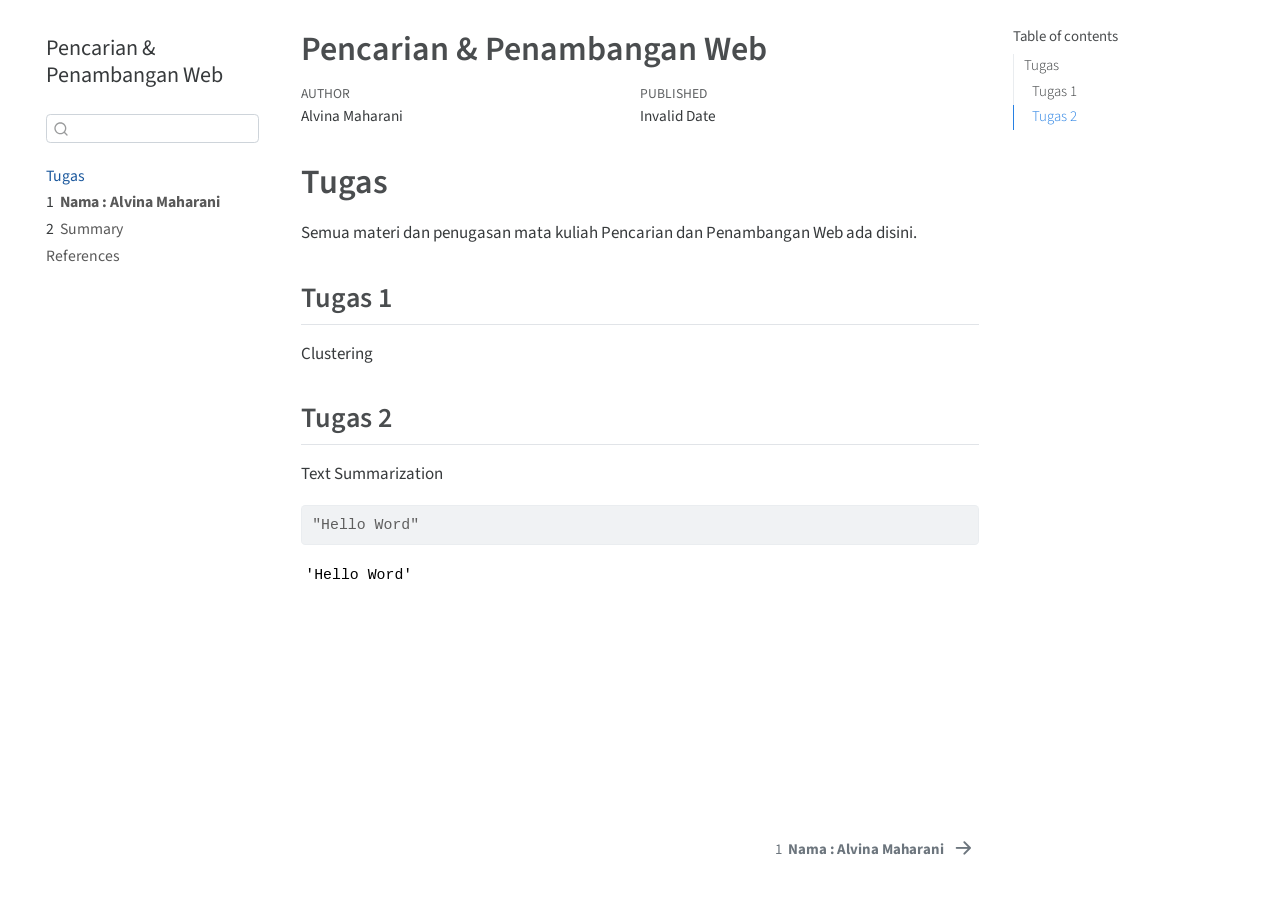
==== index.html @ 5dd7d8a4 "Add files via upload" ====
<!DOCTYPE html>
<html xmlns="http://www.w3.org/1999/xhtml" lang="en" xml:lang="en"><head>

<meta charset="utf-8">
<meta name="generator" content="quarto-1.3.450">

<meta name="viewport" content="width=device-width, initial-scale=1.0, user-scalable=yes">

<meta name="author" content="Alvina Maharani">

<title>Pencarian &amp; Penambangan Web</title>
<style>
code{white-space: pre-wrap;}
span.smallcaps{font-variant: small-caps;}
div.columns{display: flex; gap: min(4vw, 1.5em);}
div.column{flex: auto; overflow-x: auto;}
div.hanging-indent{margin-left: 1.5em; text-indent: -1.5em;}
ul.task-list{list-style: none;}
ul.task-list li input[type="checkbox"] {
  width: 0.8em;
  margin: 0 0.8em 0.2em -1em; /* quarto-specific, see https://github.com/quarto-dev/quarto-cli/issues/4556 */ 
  vertical-align: middle;
}
/* CSS for syntax highlighting */
pre > code.sourceCode { white-space: pre; position: relative; }
pre > code.sourceCode > span { display: inline-block; line-height: 1.25; }
pre > code.sourceCode > span:empty { height: 1.2em; }
.sourceCode { overflow: visible; }
code.sourceCode > span { color: inherit; text-decoration: inherit; }
div.sourceCode { margin: 1em 0; }
pre.sourceCode { margin: 0; }
@media screen {
div.sourceCode { overflow: auto; }
}
@media print {
pre > code.sourceCode { white-space: pre-wrap; }
pre > code.sourceCode > span { text-indent: -5em; padding-left: 5em; }
}
pre.numberSource code
  { counter-reset: source-line 0; }
pre.numberSource code > span
  { position: relative; left: -4em; counter-increment: source-line; }
pre.numberSource code > span > a:first-child::before
  { content: counter(source-line);
    position: relative; left: -1em; text-align: right; vertical-align: baseline;
    border: none; display: inline-block;
    -webkit-touch-callout: none; -webkit-user-select: none;
    -khtml-user-select: none; -moz-user-select: none;
    -ms-user-select: none; user-select: none;
    padding: 0 4px; width: 4em;
  }
pre.numberSource { margin-left: 3em;  padding-left: 4px; }
div.sourceCode
  {   }
@media screen {
pre > code.sourceCode > span > a:first-child::before { text-decoration: underline; }
}
</style>


<script src="site_libs/quarto-nav/quarto-nav.js"></script>
<script src="site_libs/quarto-nav/headroom.min.js"></script>
<script src="site_libs/clipboard/clipboard.min.js"></script>
<script src="site_libs/quarto-search/autocomplete.umd.js"></script>
<script src="site_libs/quarto-search/fuse.min.js"></script>
<script src="site_libs/quarto-search/quarto-search.js"></script>
<meta name="quarto:offset" content="./">
<link href="./PPW_UAS.html" rel="next">
<script src="site_libs/quarto-html/quarto.js"></script>
<script src="site_libs/quarto-html/popper.min.js"></script>
<script src="site_libs/quarto-html/tippy.umd.min.js"></script>
<script src="site_libs/quarto-html/anchor.min.js"></script>
<link href="site_libs/quarto-html/tippy.css" rel="stylesheet">
<link href="site_libs/quarto-html/quarto-syntax-highlighting.css" rel="stylesheet" id="quarto-text-highlighting-styles">
<script src="site_libs/bootstrap/bootstrap.min.js"></script>
<link href="site_libs/bootstrap/bootstrap-icons.css" rel="stylesheet">
<link href="site_libs/bootstrap/bootstrap.min.css" rel="stylesheet" id="quarto-bootstrap" data-mode="light">
<script id="quarto-search-options" type="application/json">{
  "location": "sidebar",
  "copy-button": false,
  "collapse-after": 3,
  "panel-placement": "start",
  "type": "textbox",
  "limit": 20,
  "language": {
    "search-no-results-text": "No results",
    "search-matching-documents-text": "matching documents",
    "search-copy-link-title": "Copy link to search",
    "search-hide-matches-text": "Hide additional matches",
    "search-more-match-text": "more match in this document",
    "search-more-matches-text": "more matches in this document",
    "search-clear-button-title": "Clear",
    "search-detached-cancel-button-title": "Cancel",
    "search-submit-button-title": "Submit",
    "search-label": "Search"
  }
}</script>


</head>

<body class="nav-sidebar floating">

<div id="quarto-search-results"></div>
  <header id="quarto-header" class="headroom fixed-top">
  <nav class="quarto-secondary-nav">
    <div class="container-fluid d-flex">
      <button type="button" class="quarto-btn-toggle btn" data-bs-toggle="collapse" data-bs-target="#quarto-sidebar,#quarto-sidebar-glass" aria-controls="quarto-sidebar" aria-expanded="false" aria-label="Toggle sidebar navigation" onclick="if (window.quartoToggleHeadroom) { window.quartoToggleHeadroom(); }">
        <i class="bi bi-layout-text-sidebar-reverse"></i>
      </button>
      <nav class="quarto-page-breadcrumbs" aria-label="breadcrumb"><ol class="breadcrumb"><li class="breadcrumb-item"><a href="./index.html">Tugas</a></li></ol></nav>
      <a class="flex-grow-1" role="button" data-bs-toggle="collapse" data-bs-target="#quarto-sidebar,#quarto-sidebar-glass" aria-controls="quarto-sidebar" aria-expanded="false" aria-label="Toggle sidebar navigation" onclick="if (window.quartoToggleHeadroom) { window.quartoToggleHeadroom(); }">      
      </a>
      <button type="button" class="btn quarto-search-button" aria-label="" onclick="window.quartoOpenSearch();">
        <i class="bi bi-search"></i>
      </button>
    </div>
  </nav>
</header>
<!-- content -->
<div id="quarto-content" class="quarto-container page-columns page-rows-contents page-layout-article">
<!-- sidebar -->
  <nav id="quarto-sidebar" class="sidebar collapse collapse-horizontal sidebar-navigation floating overflow-auto">
    <div class="pt-lg-2 mt-2 text-left sidebar-header">
    <div class="sidebar-title mb-0 py-0">
      <a href="./">Pencarian &amp; Penambangan Web</a> 
    </div>
      </div>
        <div class="mt-2 flex-shrink-0 align-items-center">
        <div class="sidebar-search">
        <div id="quarto-search" class="" title="Search"></div>
        </div>
        </div>
    <div class="sidebar-menu-container"> 
    <ul class="list-unstyled mt-1">
        <li class="sidebar-item">
  <div class="sidebar-item-container"> 
  <a href="./index.html" class="sidebar-item-text sidebar-link active">
 <span class="menu-text">Tugas</span></a>
  </div>
</li>
        <li class="sidebar-item">
  <div class="sidebar-item-container"> 
  <a href="./PPW_UAS.html" class="sidebar-item-text sidebar-link">
 <span class="menu-text"><span class="chapter-number">1</span>&nbsp; <span class="chapter-title"><strong>Nama : Alvina Maharani</strong></span></span></a>
  </div>
</li>
        <li class="sidebar-item">
  <div class="sidebar-item-container"> 
  <a href="./summary.html" class="sidebar-item-text sidebar-link">
 <span class="menu-text"><span class="chapter-number">2</span>&nbsp; <span class="chapter-title">Summary</span></span></a>
  </div>
</li>
        <li class="sidebar-item">
  <div class="sidebar-item-container"> 
  <a href="./references.html" class="sidebar-item-text sidebar-link">
 <span class="menu-text">References</span></a>
  </div>
</li>
    </ul>
    </div>
</nav>
<div id="quarto-sidebar-glass" data-bs-toggle="collapse" data-bs-target="#quarto-sidebar,#quarto-sidebar-glass"></div>
<!-- margin-sidebar -->
    <div id="quarto-margin-sidebar" class="sidebar margin-sidebar">
        <nav id="TOC" role="doc-toc" class="toc-active">
    <h2 id="toc-title">Table of contents</h2>
   
  <ul>
  <li><a href="#tugas" id="toc-tugas" class="nav-link active" data-scroll-target="#tugas">Tugas</a>
  <ul class="collapse">
  <li><a href="#tugas-1" id="toc-tugas-1" class="nav-link" data-scroll-target="#tugas-1">Tugas 1</a></li>
  <li><a href="#tugas-2" id="toc-tugas-2" class="nav-link" data-scroll-target="#tugas-2">Tugas 2</a></li>
  </ul></li>
  </ul>
</nav>
    </div>
<!-- main -->
<main class="content" id="quarto-document-content">

<header id="title-block-header" class="quarto-title-block default">
<div class="quarto-title">
<h1 class="title">Pencarian &amp; Penambangan Web</h1>
</div>



<div class="quarto-title-meta">

    <div>
    <div class="quarto-title-meta-heading">Author</div>
    <div class="quarto-title-meta-contents">
             <p>Alvina Maharani </p>
          </div>
  </div>
    
    <div>
    <div class="quarto-title-meta-heading">Published</div>
    <div class="quarto-title-meta-contents">
      <p class="date">Invalid Date</p>
    </div>
  </div>
  
    
  </div>
  

</header>

<section id="tugas" class="level1 unnumbered">
<h1 class="unnumbered">Tugas</h1>
<p>Semua materi dan penugasan mata kuliah Pencarian dan Penambangan Web ada disini.</p>
<section id="tugas-1" class="level2 unnumbered">
<h2 class="unnumbered anchored" data-anchor-id="tugas-1">Tugas 1</h2>
<p>Clustering</p>
</section>
<section id="tugas-2" class="level2 unnumbered">
<h2 class="unnumbered anchored" data-anchor-id="tugas-2">Tugas 2</h2>
<p>Text Summarization</p>
<div class="cell" data-execution_count="1">
<div class="sourceCode cell-code" id="cb1"><pre class="sourceCode python code-with-copy"><code class="sourceCode python"><span id="cb1-1"><a href="#cb1-1" aria-hidden="true" tabindex="-1"></a><span class="co">"Hello Word"</span></span></code><button title="Copy to Clipboard" class="code-copy-button"><i class="bi"></i></button></pre></div>
<div class="cell-output cell-output-display" data-execution_count="1">
<pre><code>'Hello Word'</code></pre>
</div>
</div>


</section>
</section>

</main> <!-- /main -->
<script id="quarto-html-after-body" type="application/javascript">
window.document.addEventListener("DOMContentLoaded", function (event) {
  const toggleBodyColorMode = (bsSheetEl) => {
    const mode = bsSheetEl.getAttribute("data-mode");
    const bodyEl = window.document.querySelector("body");
    if (mode === "dark") {
      bodyEl.classList.add("quarto-dark");
      bodyEl.classList.remove("quarto-light");
    } else {
      bodyEl.classList.add("quarto-light");
      bodyEl.classList.remove("quarto-dark");
    }
  }
  const toggleBodyColorPrimary = () => {
    const bsSheetEl = window.document.querySelector("link#quarto-bootstrap");
    if (bsSheetEl) {
      toggleBodyColorMode(bsSheetEl);
    }
  }
  toggleBodyColorPrimary();  
  const icon = "";
  const anchorJS = new window.AnchorJS();
  anchorJS.options = {
    placement: 'right',
    icon: icon
  };
  anchorJS.add('.anchored');
  const isCodeAnnotation = (el) => {
    for (const clz of el.classList) {
      if (clz.startsWith('code-annotation-')) {                     
        return true;
      }
    }
    return false;
  }
  const clipboard = new window.ClipboardJS('.code-copy-button', {
    text: function(trigger) {
      const codeEl = trigger.previousElementSibling.cloneNode(true);
      for (const childEl of codeEl.children) {
        if (isCodeAnnotation(childEl)) {
          childEl.remove();
        }
      }
      return codeEl.innerText;
    }
  });
  clipboard.on('success', function(e) {
    // button target
    const button = e.trigger;
    // don't keep focus
    button.blur();
    // flash "checked"
    button.classList.add('code-copy-button-checked');
    var currentTitle = button.getAttribute("title");
    button.setAttribute("title", "Copied!");
    let tooltip;
    if (window.bootstrap) {
      button.setAttribute("data-bs-toggle", "tooltip");
      button.setAttribute("data-bs-placement", "left");
      button.setAttribute("data-bs-title", "Copied!");
      tooltip = new bootstrap.Tooltip(button, 
        { trigger: "manual", 
          customClass: "code-copy-button-tooltip",
          offset: [0, -8]});
      tooltip.show();    
    }
    setTimeout(function() {
      if (tooltip) {
        tooltip.hide();
        button.removeAttribute("data-bs-title");
        button.removeAttribute("data-bs-toggle");
        button.removeAttribute("data-bs-placement");
      }
      button.setAttribute("title", currentTitle);
      button.classList.remove('code-copy-button-checked');
    }, 1000);
    // clear code selection
    e.clearSelection();
  });
  function tippyHover(el, contentFn) {
    const config = {
      allowHTML: true,
      content: contentFn,
      maxWidth: 500,
      delay: 100,
      arrow: false,
      appendTo: function(el) {
          return el.parentElement;
      },
      interactive: true,
      interactiveBorder: 10,
      theme: 'quarto',
      placement: 'bottom-start'
    };
    window.tippy(el, config); 
  }
  const noterefs = window.document.querySelectorAll('a[role="doc-noteref"]');
  for (var i=0; i<noterefs.length; i++) {
    const ref = noterefs[i];
    tippyHover(ref, function() {
      // use id or data attribute instead here
      let href = ref.getAttribute('data-footnote-href') || ref.getAttribute('href');
      try { href = new URL(href).hash; } catch {}
      const id = href.replace(/^#\/?/, "");
      const note = window.document.getElementById(id);
      return note.innerHTML;
    });
  }
      let selectedAnnoteEl;
      const selectorForAnnotation = ( cell, annotation) => {
        let cellAttr = 'data-code-cell="' + cell + '"';
        let lineAttr = 'data-code-annotation="' +  annotation + '"';
        const selector = 'span[' + cellAttr + '][' + lineAttr + ']';
        return selector;
      }
      const selectCodeLines = (annoteEl) => {
        const doc = window.document;
        const targetCell = annoteEl.getAttribute("data-target-cell");
        const targetAnnotation = annoteEl.getAttribute("data-target-annotation");
        const annoteSpan = window.document.querySelector(selectorForAnnotation(targetCell, targetAnnotation));
        const lines = annoteSpan.getAttribute("data-code-lines").split(",");
        const lineIds = lines.map((line) => {
          return targetCell + "-" + line;
        })
        let top = null;
        let height = null;
        let parent = null;
        if (lineIds.length > 0) {
            //compute the position of the single el (top and bottom and make a div)
            const el = window.document.getElementById(lineIds[0]);
            top = el.offsetTop;
            height = el.offsetHeight;
            parent = el.parentElement.parentElement;
          if (lineIds.length > 1) {
            const lastEl = window.document.getElementById(lineIds[lineIds.length - 1]);
            const bottom = lastEl.offsetTop + lastEl.offsetHeight;
            height = bottom - top;
          }
          if (top !== null && height !== null && parent !== null) {
            // cook up a div (if necessary) and position it 
            let div = window.document.getElementById("code-annotation-line-highlight");
            if (div === null) {
              div = window.document.createElement("div");
              div.setAttribute("id", "code-annotation-line-highlight");
              div.style.position = 'absolute';
              parent.appendChild(div);
            }
            div.style.top = top - 2 + "px";
            div.style.height = height + 4 + "px";
            let gutterDiv = window.document.getElementById("code-annotation-line-highlight-gutter");
            if (gutterDiv === null) {
              gutterDiv = window.document.createElement("div");
              gutterDiv.setAttribute("id", "code-annotation-line-highlight-gutter");
              gutterDiv.style.position = 'absolute';
              const codeCell = window.document.getElementById(targetCell);
              const gutter = codeCell.querySelector('.code-annotation-gutter');
              gutter.appendChild(gutterDiv);
            }
            gutterDiv.style.top = top - 2 + "px";
            gutterDiv.style.height = height + 4 + "px";
          }
          selectedAnnoteEl = annoteEl;
        }
      };
      const unselectCodeLines = () => {
        const elementsIds = ["code-annotation-line-highlight", "code-annotation-line-highlight-gutter"];
        elementsIds.forEach((elId) => {
          const div = window.document.getElementById(elId);
          if (div) {
            div.remove();
          }
        });
        selectedAnnoteEl = undefined;
      };
      // Attach click handler to the DT
      const annoteDls = window.document.querySelectorAll('dt[data-target-cell]');
      for (const annoteDlNode of annoteDls) {
        annoteDlNode.addEventListener('click', (event) => {
          const clickedEl = event.target;
          if (clickedEl !== selectedAnnoteEl) {
            unselectCodeLines();
            const activeEl = window.document.querySelector('dt[data-target-cell].code-annotation-active');
            if (activeEl) {
              activeEl.classList.remove('code-annotation-active');
            }
            selectCodeLines(clickedEl);
            clickedEl.classList.add('code-annotation-active');
          } else {
            // Unselect the line
            unselectCodeLines();
            clickedEl.classList.remove('code-annotation-active');
          }
        });
      }
  const findCites = (el) => {
    const parentEl = el.parentElement;
    if (parentEl) {
      const cites = parentEl.dataset.cites;
      if (cites) {
        return {
          el,
          cites: cites.split(' ')
        };
      } else {
        return findCites(el.parentElement)
      }
    } else {
      return undefined;
    }
  };
  var bibliorefs = window.document.querySelectorAll('a[role="doc-biblioref"]');
  for (var i=0; i<bibliorefs.length; i++) {
    const ref = bibliorefs[i];
    const citeInfo = findCites(ref);
    if (citeInfo) {
      tippyHover(citeInfo.el, function() {
        var popup = window.document.createElement('div');
        citeInfo.cites.forEach(function(cite) {
          var citeDiv = window.document.createElement('div');
          citeDiv.classList.add('hanging-indent');
          citeDiv.classList.add('csl-entry');
          var biblioDiv = window.document.getElementById('ref-' + cite);
          if (biblioDiv) {
            citeDiv.innerHTML = biblioDiv.innerHTML;
          }
          popup.appendChild(citeDiv);
        });
        return popup.innerHTML;
      });
    }
  }
});
</script>
<nav class="page-navigation">
  <div class="nav-page nav-page-previous">
  </div>
  <div class="nav-page nav-page-next">
      <a href="./PPW_UAS.html" class="pagination-link">
        <span class="nav-page-text"><span class="chapter-number">1</span>&nbsp; <span class="chapter-title"><strong>Nama : Alvina Maharani</strong></span></span> <i class="bi bi-arrow-right-short"></i>
      </a>
  </div>
</nav>
</div> <!-- /content -->



</body></html>
---- site_libs/quarto-html/tippy.css ----
.tippy-box[data-animation=fade][data-state=hidden]{opacity:0}[data-tippy-root]{max-width:calc(100vw - 10px)}.tippy-box{position:relative;background-color:#333;color:#fff;border-radius:4px;font-size:14px;line-height:1.4;white-space:normal;outline:0;transition-property:transform,visibility,opacity}.tippy-box[data-placement^=top]>.tippy-arrow{bottom:0}.tippy-box[data-placement^=top]>.tippy-arrow:before{bottom:-7px;left:0;border-width:8px 8px 0;border-top-color:initial;transform-origin:center top}.tippy-box[data-placement^=bottom]>.tippy-arrow{top:0}.tippy-box[data-placement^=bottom]>.tippy-arrow:before{top:-7px;left:0;border-width:0 8px 8px;border-bottom-color:initial;transform-origin:center bottom}.tippy-box[data-placement^=left]>.tippy-arrow{right:0}.tippy-box[data-placement^=left]>.tippy-arrow:before{border-width:8px 0 8px 8px;border-left-color:initial;right:-7px;transform-origin:center left}.tippy-box[data-placement^=right]>.tippy-arrow{left:0}.tippy-box[data-placement^=right]>.tippy-arrow:before{left:-7px;border-width:8px 8px 8px 0;border-right-color:initial;transform-origin:center right}.tippy-box[data-inertia][data-state=visible]{transition-timing-function:cubic-bezier(.54,1.5,.38,1.11)}.tippy-arrow{width:16px;height:16px;color:#333}.tippy-arrow:before{content:"";position:absolute;border-color:transparent;border-style:solid}.tippy-content{position:relative;padding:5px 9px;z-index:1}
---- site_libs/quarto-html/quarto-syntax-highlighting.css ----
/* quarto syntax highlight colors */
:root {
  --quarto-hl-ot-color: #003B4F;
  --quarto-hl-at-color: #657422;
  --quarto-hl-ss-color: #20794D;
  --quarto-hl-an-color: #5E5E5E;
  --quarto-hl-fu-color: #4758AB;
  --quarto-hl-st-color: #20794D;
  --quarto-hl-cf-color: #003B4F;
  --quarto-hl-op-color: #5E5E5E;
  --quarto-hl-er-color: #AD0000;
  --quarto-hl-bn-color: #AD0000;
  --quarto-hl-al-color: #AD0000;
  --quarto-hl-va-color: #111111;
  --quarto-hl-bu-color: inherit;
  --quarto-hl-ex-color: inherit;
  --quarto-hl-pp-color: #AD0000;
  --quarto-hl-in-color: #5E5E5E;
  --quarto-hl-vs-color: #20794D;
  --quarto-hl-wa-color: #5E5E5E;
  --quarto-hl-do-color: #5E5E5E;
  --quarto-hl-im-color: #00769E;
  --quarto-hl-ch-color: #20794D;
  --quarto-hl-dt-color: #AD0000;
  --quarto-hl-fl-color: #AD0000;
  --quarto-hl-co-color: #5E5E5E;
  --quarto-hl-cv-color: #5E5E5E;
  --quarto-hl-cn-color: #8f5902;
  --quarto-hl-sc-color: #5E5E5E;
  --quarto-hl-dv-color: #AD0000;
  --quarto-hl-kw-color: #003B4F;
}

/* other quarto variables */
:root {
  --quarto-font-monospace: SFMono-Regular, Menlo, Monaco, Consolas, "Liberation Mono", "Courier New", monospace;
}

pre > code.sourceCode > span {
  color: #003B4F;
}

code span {
  color: #003B4F;
}

code.sourceCode > span {
  color: #003B4F;
}

div.sourceCode,
div.sourceCode pre.sourceCode {
  color: #003B4F;
}

code span.ot {
  color: #003B4F;
  font-style: inherit;
}

code span.at {
  color: #657422;
  font-style: inherit;
}

code span.ss {
  color: #20794D;
  font-style: inherit;
}

code span.an {
  color: #5E5E5E;
  font-style: inherit;
}

code span.fu {
  color: #4758AB;
  font-style: inherit;
}

code span.st {
  color: #20794D;
  font-style: inherit;
}

code span.cf {
  color: #003B4F;
  font-style: inherit;
}

code span.op {
  color: #5E5E5E;
  font-style: inherit;
}

code span.er {
  color: #AD0000;
  font-style: inherit;
}

code span.bn {
  color: #AD0000;
  font-style: inherit;
}

code span.al {
  color: #AD0000;
  font-style: inherit;
}

code span.va {
  color: #111111;
  font-style: inherit;
}

code span.bu {
  font-style: inherit;
}

code span.ex {
  font-style: inherit;
}

code span.pp {
  color: #AD0000;
  font-style: inherit;
}

code span.in {
  color: #5E5E5E;
  font-style: inherit;
}

code span.vs {
  color: #20794D;
  font-style: inherit;
}

code span.wa {
  color: #5E5E5E;
  font-style: italic;
}

code span.do {
  color: #5E5E5E;
  font-style: italic;
}

code span.im {
  color: #00769E;
  font-style: inherit;
}

code span.ch {
  color: #20794D;
  font-style: inherit;
}

code span.dt {
  color: #AD0000;
  font-style: inherit;
}

code span.fl {
  color: #AD0000;
  font-style: inherit;
}

code span.co {
  color: #5E5E5E;
  font-style: inherit;
}

code span.cv {
  color: #5E5E5E;
  font-style: italic;
}

code span.cn {
  color: #8f5902;
  font-style: inherit;
}

code span.sc {
  color: #5E5E5E;
  font-style: inherit;
}

code span.dv {
  color: #AD0000;
  font-style: inherit;
}

code span.kw {
  color: #003B4F;
  font-style: inherit;
}

.prevent-inlining {
  content: "</";
}

/*# sourceMappingURL=debc5d5d77c3f9108843748ff7464032.css.map */
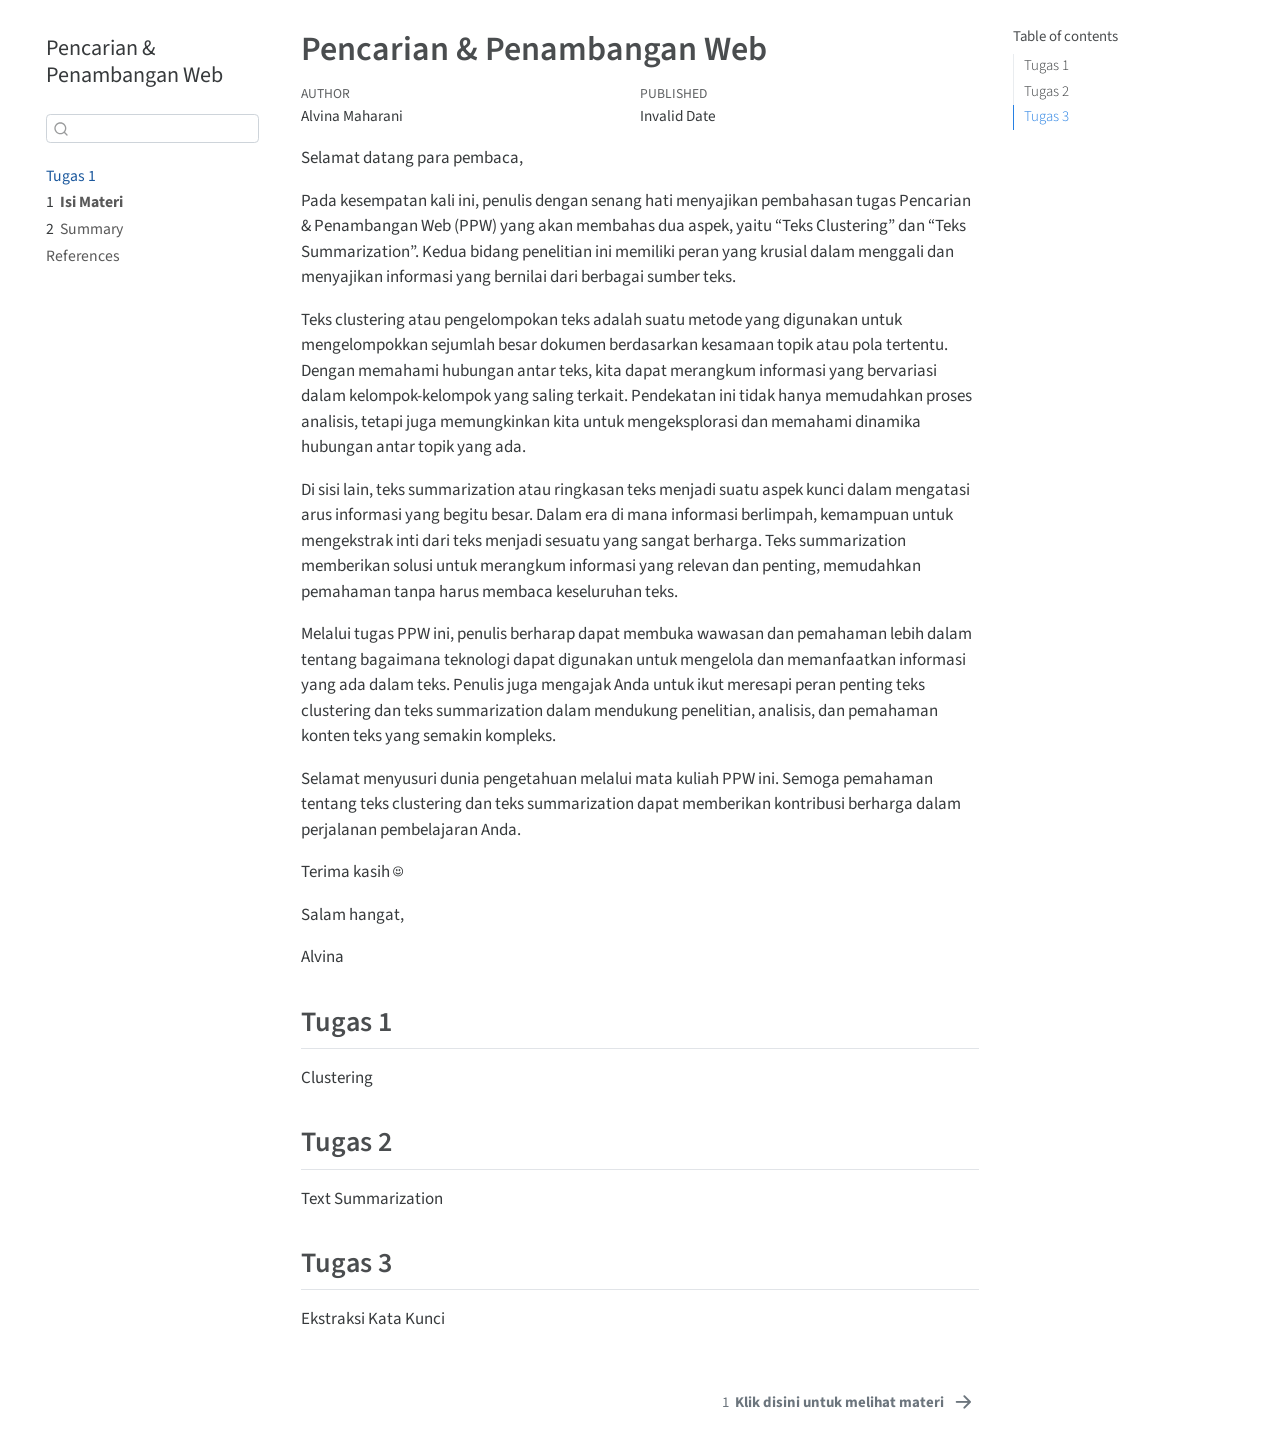
==== commit c08770e2: "Add files via upload" ====
--- a/index.html
+++ b/index.html
@@ -21,40 +21,6 @@
   margin: 0 0.8em 0.2em -1em; /* quarto-specific, see https://github.com/quarto-dev/quarto-cli/issues/4556 */ 
   vertical-align: middle;
 }
-/* CSS for syntax highlighting */
-pre > code.sourceCode { white-space: pre; position: relative; }
-pre > code.sourceCode > span { display: inline-block; line-height: 1.25; }
-pre > code.sourceCode > span:empty { height: 1.2em; }
-.sourceCode { overflow: visible; }
-code.sourceCode > span { color: inherit; text-decoration: inherit; }
-div.sourceCode { margin: 1em 0; }
-pre.sourceCode { margin: 0; }
-@media screen {
-div.sourceCode { overflow: auto; }
-}
-@media print {
-pre > code.sourceCode { white-space: pre-wrap; }
-pre > code.sourceCode > span { text-indent: -5em; padding-left: 5em; }
-}
-pre.numberSource code
-  { counter-reset: source-line 0; }
-pre.numberSource code > span
-  { position: relative; left: -4em; counter-increment: source-line; }
-pre.numberSource code > span > a:first-child::before
-  { content: counter(source-line);
-    position: relative; left: -1em; text-align: right; vertical-align: baseline;
-    border: none; display: inline-block;
-    -webkit-touch-callout: none; -webkit-user-select: none;
-    -khtml-user-select: none; -moz-user-select: none;
-    -ms-user-select: none; user-select: none;
-    padding: 0 4px; width: 4em;
-  }
-pre.numberSource { margin-left: 3em;  padding-left: 4px; }
-div.sourceCode
-  {   }
-@media screen {
-pre > code.sourceCode > span > a:first-child::before { text-decoration: underline; }
-}
 </style>
 
 
@@ -65,7 +31,7 @@
 <script src="site_libs/quarto-search/fuse.min.js"></script>
 <script src="site_libs/quarto-search/quarto-search.js"></script>
 <meta name="quarto:offset" content="./">
-<link href="./PPW_UAS.html" rel="next">
+<link href="./PPW_UAS_list_materi.html" rel="next">
 <script src="site_libs/quarto-html/quarto.js"></script>
 <script src="site_libs/quarto-html/popper.min.js"></script>
 <script src="site_libs/quarto-html/tippy.umd.min.js"></script>
@@ -108,7 +74,7 @@
       <button type="button" class="quarto-btn-toggle btn" data-bs-toggle="collapse" data-bs-target="#quarto-sidebar,#quarto-sidebar-glass" aria-controls="quarto-sidebar" aria-expanded="false" aria-label="Toggle sidebar navigation" onclick="if (window.quartoToggleHeadroom) { window.quartoToggleHeadroom(); }">
         <i class="bi bi-layout-text-sidebar-reverse"></i>
       </button>
-      <nav class="quarto-page-breadcrumbs" aria-label="breadcrumb"><ol class="breadcrumb"><li class="breadcrumb-item"><a href="./index.html">Tugas</a></li></ol></nav>
+      <nav class="quarto-page-breadcrumbs" aria-label="breadcrumb"><ol class="breadcrumb"><li class="breadcrumb-item"><a href="./index.html">Tugas 1</a></li></ol></nav>
       <a class="flex-grow-1" role="button" data-bs-toggle="collapse" data-bs-target="#quarto-sidebar,#quarto-sidebar-glass" aria-controls="quarto-sidebar" aria-expanded="false" aria-label="Toggle sidebar navigation" onclick="if (window.quartoToggleHeadroom) { window.quartoToggleHeadroom(); }">      
       </a>
       <button type="button" class="btn quarto-search-button" aria-label="" onclick="window.quartoOpenSearch();">
@@ -136,13 +102,13 @@
         <li class="sidebar-item">
   <div class="sidebar-item-container"> 
   <a href="./index.html" class="sidebar-item-text sidebar-link active">
- <span class="menu-text">Tugas</span></a>
+ <span class="menu-text">Tugas 1</span></a>
   </div>
 </li>
         <li class="sidebar-item">
   <div class="sidebar-item-container"> 
-  <a href="./PPW_UAS.html" class="sidebar-item-text sidebar-link">
- <span class="menu-text"><span class="chapter-number">1</span>&nbsp; <span class="chapter-title"><strong>Nama : Alvina Maharani</strong></span></span></a>
+  <a href="./PPW_UAS_list_materi.html" class="sidebar-item-text sidebar-link">
+ <span class="menu-text"><span class="chapter-number">1</span>&nbsp; <span class="chapter-title"><strong>Isi Materi</strong></span></span></a>
   </div>
 </li>
         <li class="sidebar-item">
@@ -167,11 +133,9 @@
     <h2 id="toc-title">Table of contents</h2>
    
   <ul>
-  <li><a href="#tugas" id="toc-tugas" class="nav-link active" data-scroll-target="#tugas">Tugas</a>
-  <ul class="collapse">
-  <li><a href="#tugas-1" id="toc-tugas-1" class="nav-link" data-scroll-target="#tugas-1">Tugas 1</a></li>
+  <li><a href="#tugas-1" id="toc-tugas-1" class="nav-link active" data-scroll-target="#tugas-1">Tugas 1</a></li>
   <li><a href="#tugas-2" id="toc-tugas-2" class="nav-link" data-scroll-target="#tugas-2">Tugas 2</a></li>
-  </ul></li>
+  <li><a href="#tugas-3" id="toc-tugas-3" class="nav-link" data-scroll-target="#tugas-3">Tugas 3</a></li>
   </ul>
 </nav>
     </div>
@@ -207,9 +171,15 @@
 
 </header>
 
-<section id="tugas" class="level1 unnumbered">
-<h1 class="unnumbered">Tugas</h1>
-<p>Semua materi dan penugasan mata kuliah Pencarian dan Penambangan Web ada disini.</p>
+<p>Selamat datang para pembaca,</p>
+<p>Pada kesempatan kali ini, penulis dengan senang hati menyajikan pembahasan tugas Pencarian &amp; Penambangan Web (PPW) yang akan membahas dua aspek, yaitu “Teks Clustering” dan “Teks Summarization”. Kedua bidang penelitian ini memiliki peran yang krusial dalam menggali dan menyajikan informasi yang bernilai dari berbagai sumber teks.</p>
+<p>Teks clustering atau pengelompokan teks adalah suatu metode yang digunakan untuk mengelompokkan sejumlah besar dokumen berdasarkan kesamaan topik atau pola tertentu. Dengan memahami hubungan antar teks, kita dapat merangkum informasi yang bervariasi dalam kelompok-kelompok yang saling terkait. Pendekatan ini tidak hanya memudahkan proses analisis, tetapi juga memungkinkan kita untuk mengeksplorasi dan memahami dinamika hubungan antar topik yang ada.</p>
+<p>Di sisi lain, teks summarization atau ringkasan teks menjadi suatu aspek kunci dalam mengatasi arus informasi yang begitu besar. Dalam era di mana informasi berlimpah, kemampuan untuk mengekstrak inti dari teks menjadi sesuatu yang sangat berharga. Teks summarization memberikan solusi untuk merangkum informasi yang relevan dan penting, memudahkan pemahaman tanpa harus membaca keseluruhan teks.</p>
+<p>Melalui tugas PPW ini, penulis berharap dapat membuka wawasan dan pemahaman lebih dalam tentang bagaimana teknologi dapat digunakan untuk mengelola dan memanfaatkan informasi yang ada dalam teks. Penulis juga mengajak Anda untuk ikut meresapi peran penting teks clustering dan teks summarization dalam mendukung penelitian, analisis, dan pemahaman konten teks yang semakin kompleks.</p>
+<p>Selamat menyusuri dunia pengetahuan melalui mata kuliah PPW ini. Semoga pemahaman tentang teks clustering dan teks summarization dapat memberikan kontribusi berharga dalam perjalanan pembelajaran Anda.</p>
+<p>Terima kasih ☺</p>
+<p>Salam hangat,</p>
+<p>Alvina</p>
 <section id="tugas-1" class="level2 unnumbered">
 <h2 class="unnumbered anchored" data-anchor-id="tugas-1">Tugas 1</h2>
 <p>Clustering</p>
@@ -217,15 +187,12 @@
 <section id="tugas-2" class="level2 unnumbered">
 <h2 class="unnumbered anchored" data-anchor-id="tugas-2">Tugas 2</h2>
 <p>Text Summarization</p>
-<div class="cell" data-execution_count="1">
-<div class="sourceCode cell-code" id="cb1"><pre class="sourceCode python code-with-copy"><code class="sourceCode python"><span id="cb1-1"><a href="#cb1-1" aria-hidden="true" tabindex="-1"></a><span class="co">"Hello Word"</span></span></code><button title="Copy to Clipboard" class="code-copy-button"><i class="bi"></i></button></pre></div>
-<div class="cell-output cell-output-display" data-execution_count="1">
-<pre><code>'Hello Word'</code></pre>
-</div>
-</div>
-
-
 </section>
+<section id="tugas-3" class="level2 unnumbered">
+<h2 class="unnumbered anchored" data-anchor-id="tugas-3">Tugas 3</h2>
+<p>Ekstraksi Kata Kunci</p>
+
+
 </section>
 
 </main> <!-- /main -->
@@ -466,8 +433,8 @@
   <div class="nav-page nav-page-previous">
   </div>
   <div class="nav-page nav-page-next">
-      <a href="./PPW_UAS.html" class="pagination-link">
-        <span class="nav-page-text"><span class="chapter-number">1</span>&nbsp; <span class="chapter-title"><strong>Nama : Alvina Maharani</strong></span></span> <i class="bi bi-arrow-right-short"></i>
+      <a href="./PPW_UAS_list_materi.html" class="pagination-link">
+        <span class="nav-page-text"><span class="chapter-number">1</span>&nbsp; <span class="chapter-title"><strong>Klik disini untuk melihat materi</strong></span></span> <i class="bi bi-arrow-right-short"></i>
       </a>
   </div>
 </nav>
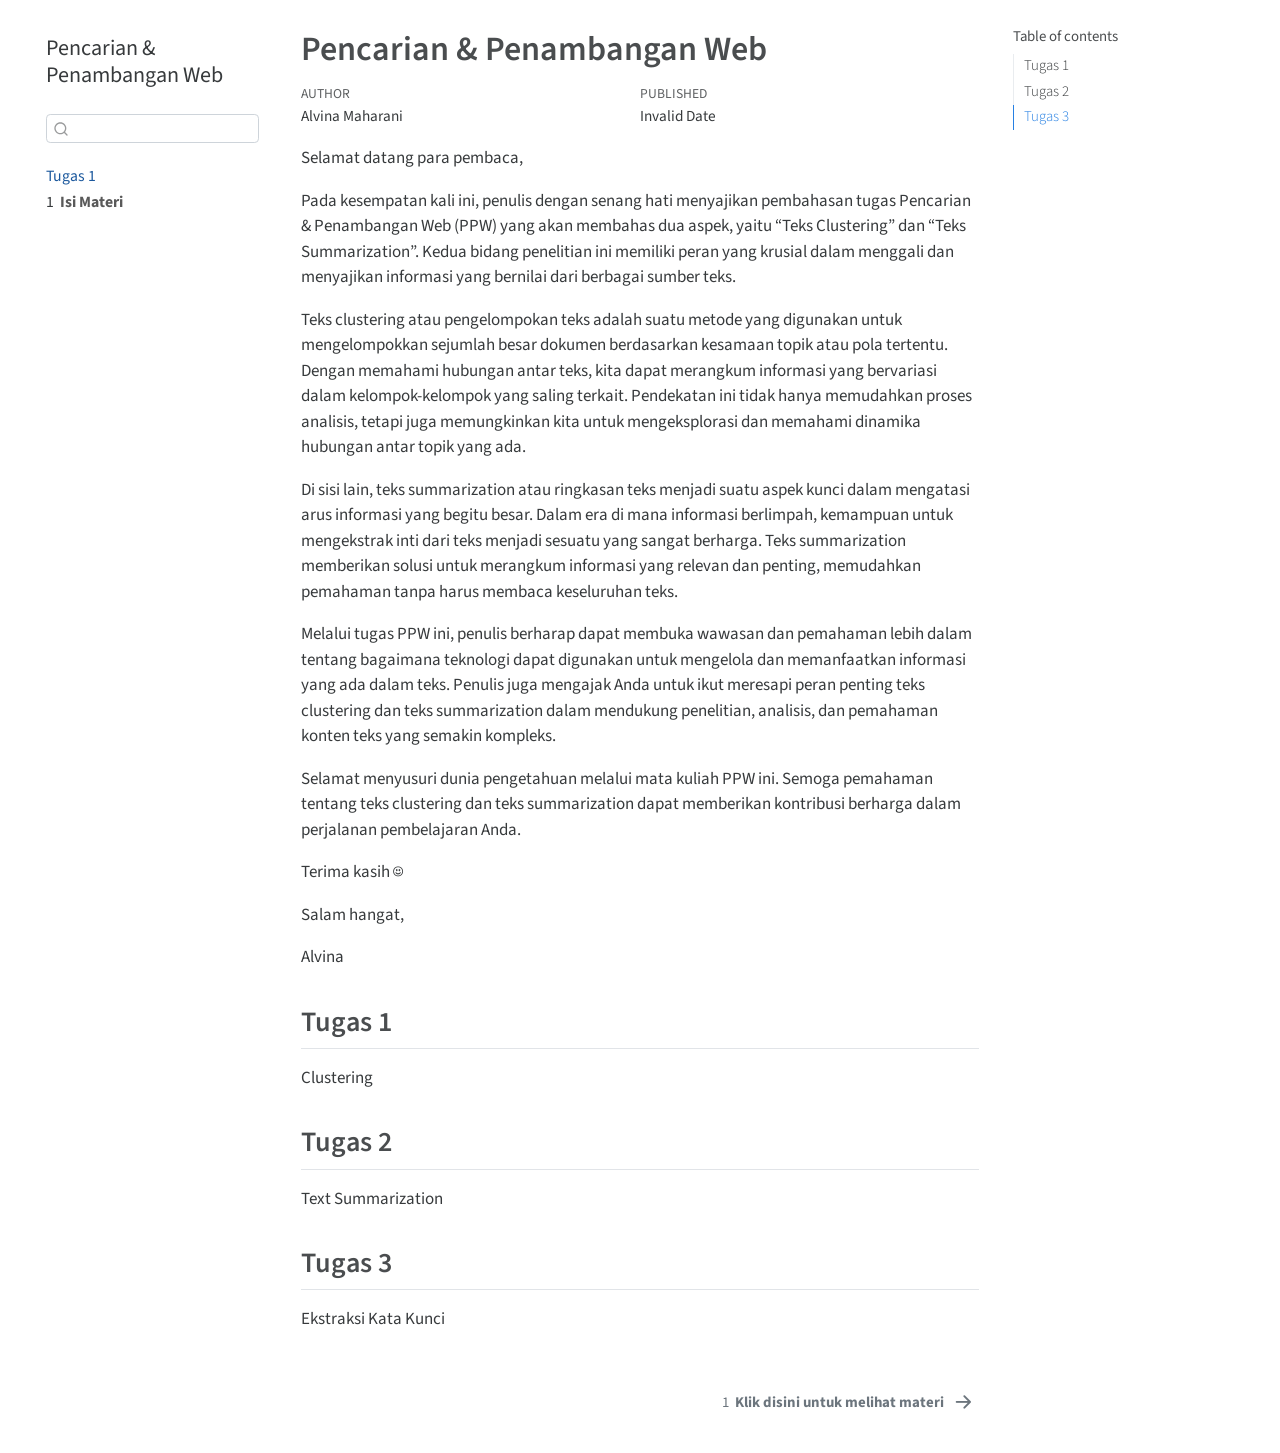
==== commit 8d1a9e90: "Update index.html" ====
--- a/index.html
+++ b/index.html
@@ -111,7 +111,7 @@
  <span class="menu-text"><span class="chapter-number">1</span>&nbsp; <span class="chapter-title"><strong>Isi Materi</strong></span></span></a>
   </div>
 </li>
-        <li class="sidebar-item">
+<!--         <li class="sidebar-item">
   <div class="sidebar-item-container"> 
   <a href="./summary.html" class="sidebar-item-text sidebar-link">
  <span class="menu-text"><span class="chapter-number">2</span>&nbsp; <span class="chapter-title">Summary</span></span></a>
@@ -122,7 +122,7 @@
   <a href="./references.html" class="sidebar-item-text sidebar-link">
  <span class="menu-text">References</span></a>
   </div>
-</li>
+</li> -->
     </ul>
     </div>
 </nav>
@@ -442,4 +442,4 @@
 
 
 
-</body></html>+</body></html>
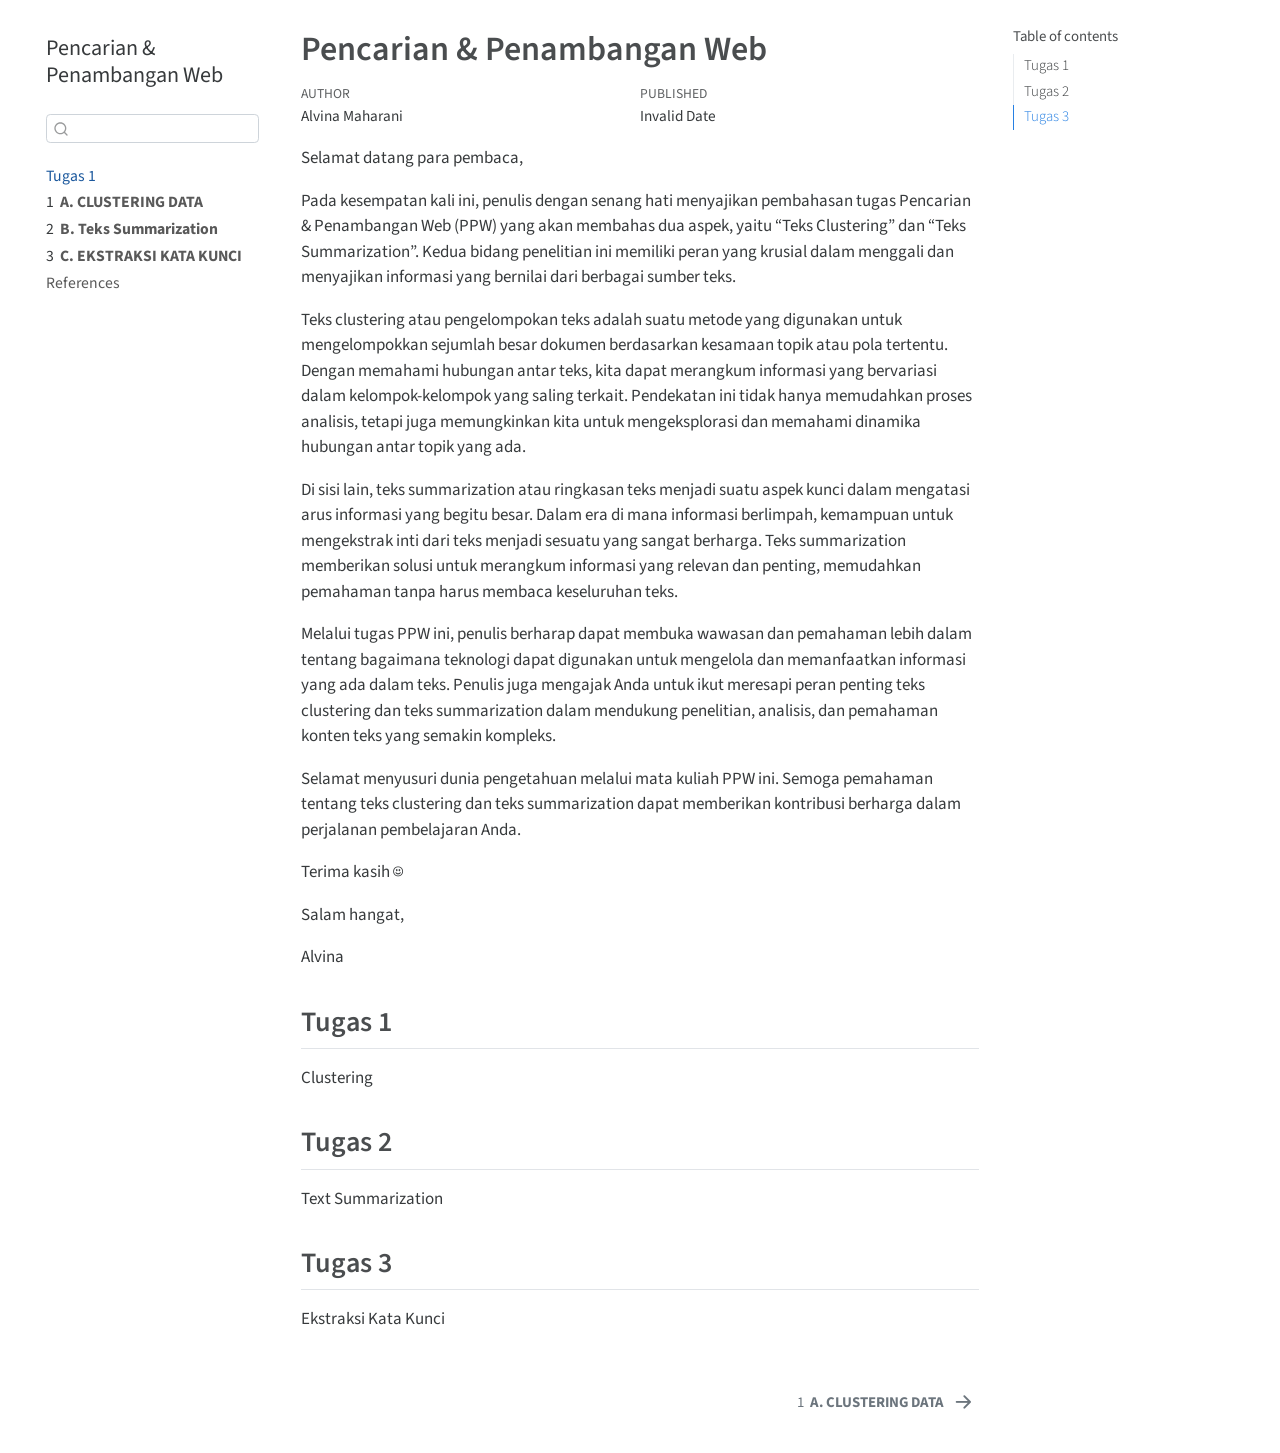
==== commit 01760c9f: "Add files via upload" ====
--- a/index.html
+++ b/index.html
@@ -31,7 +31,7 @@
 <script src="site_libs/quarto-search/fuse.min.js"></script>
 <script src="site_libs/quarto-search/quarto-search.js"></script>
 <meta name="quarto:offset" content="./">
-<link href="./PPW_UAS_list_materi.html" rel="next">
+<link href="./matericlustering.html" rel="next">
 <script src="site_libs/quarto-html/quarto.js"></script>
 <script src="site_libs/quarto-html/popper.min.js"></script>
 <script src="site_libs/quarto-html/tippy.umd.min.js"></script>
@@ -107,14 +107,20 @@
 </li>
         <li class="sidebar-item">
   <div class="sidebar-item-container"> 
-  <a href="./PPW_UAS_list_materi.html" class="sidebar-item-text sidebar-link">
- <span class="menu-text"><span class="chapter-number">1</span>&nbsp; <span class="chapter-title"><strong>Isi Materi</strong></span></span></a>
+  <a href="./matericlustering.html" class="sidebar-item-text sidebar-link">
+ <span class="menu-text"><span class="chapter-number">1</span>&nbsp; <span class="chapter-title"><strong>A. CLUSTERING DATA</strong></span></span></a>
   </div>
 </li>
-<!--         <li class="sidebar-item">
+        <li class="sidebar-item">
   <div class="sidebar-item-container"> 
-  <a href="./summary.html" class="sidebar-item-text sidebar-link">
- <span class="menu-text"><span class="chapter-number">2</span>&nbsp; <span class="chapter-title">Summary</span></span></a>
+  <a href="./materisummarization.html" class="sidebar-item-text sidebar-link">
+ <span class="menu-text"><span class="chapter-number">2</span>&nbsp; <span class="chapter-title"><strong>B. Teks Summarization</strong></span></span></a>
+  </div>
+</li>
+        <li class="sidebar-item">
+  <div class="sidebar-item-container"> 
+  <a href="./materikatakunci.html" class="sidebar-item-text sidebar-link">
+ <span class="menu-text"><span class="chapter-number">3</span>&nbsp; <span class="chapter-title"><strong>C. EKSTRAKSI KATA KUNCI</strong></span></span></a>
   </div>
 </li>
         <li class="sidebar-item">
@@ -122,7 +128,7 @@
   <a href="./references.html" class="sidebar-item-text sidebar-link">
  <span class="menu-text">References</span></a>
   </div>
-</li> -->
+</li>
     </ul>
     </div>
 </nav>
@@ -433,8 +439,8 @@
   <div class="nav-page nav-page-previous">
   </div>
   <div class="nav-page nav-page-next">
-      <a href="./PPW_UAS_list_materi.html" class="pagination-link">
-        <span class="nav-page-text"><span class="chapter-number">1</span>&nbsp; <span class="chapter-title"><strong>Klik disini untuk melihat materi</strong></span></span> <i class="bi bi-arrow-right-short"></i>
+      <a href="./matericlustering.html" class="pagination-link">
+        <span class="nav-page-text"><span class="chapter-number">1</span>&nbsp; <span class="chapter-title"><strong>A. CLUSTERING DATA</strong></span></span> <i class="bi bi-arrow-right-short"></i>
       </a>
   </div>
 </nav>
@@ -442,4 +448,4 @@
 
 
 
-</body></html>
+</body></html>
